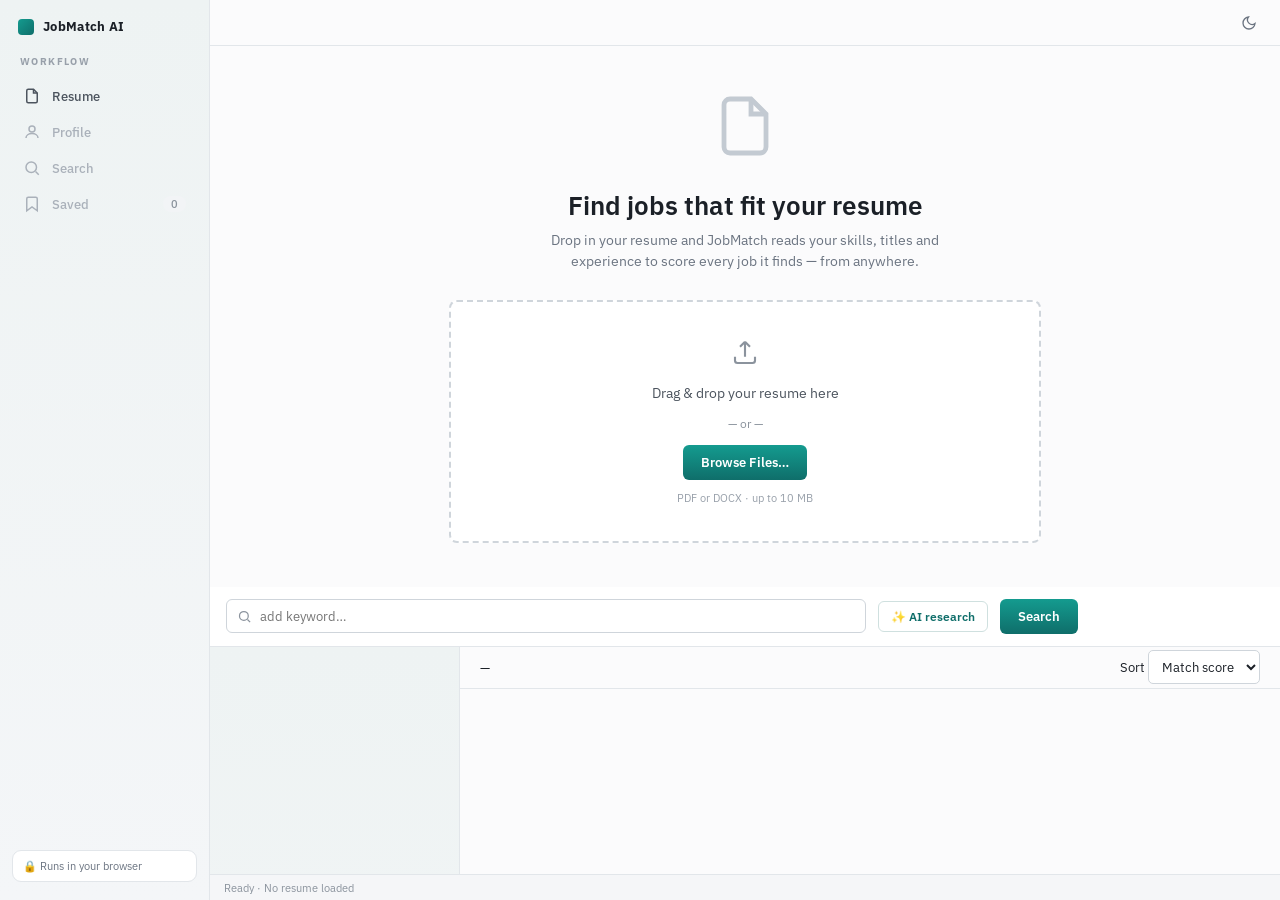
==== web/frontend/index.html @ f69ecc36 "JobMatch AI — resume-driven job search (desktop + web) PyQt6 desktop app and a FastAPI web version s" ====
<!doctype html>
<html lang="en">
<head>
<meta charset="utf-8">
<meta name="viewport" content="width=device-width, initial-scale=1">
<title>JobMatch AI</title>
<link rel="preconnect" href="https://fonts.googleapis.com">
<link rel="preconnect" href="https://fonts.gstatic.com" crossorigin>
<link href="https://fonts.googleapis.com/css2?family=IBM+Plex+Mono:wght@500;600&family=IBM+Plex+Sans:wght@400;500;600;700&display=swap" rel="stylesheet">
<link rel="stylesheet" href="style.css">
</head>
<body>
<div id="app">
  <!-- sidebar -->
  <aside id="sidebar">
    <div class="brand"><span class="mark"></span><b>JobMatch AI</b></div>
    <div class="nav-h">WORKFLOW</div>
    <button class="nav-row" data-nav="upload" data-i="0">
      <svg viewBox="0 0 24 24" fill="none" stroke-width="2"><path d="M14 3v5h5"/><path d="M14 3H7a2 2 0 0 0-2 2v14a2 2 0 0 0 2 2h10a2 2 0 0 0 2-2V8z"/></svg>
      Resume <span class="check">✓</span>
    </button>
    <button class="nav-row disabled" data-nav="profile" data-i="1">
      <svg viewBox="0 0 24 24" fill="none" stroke-width="2"><circle cx="12" cy="8" r="4"/><path d="M4 20c0-3.5 3.6-6 8-6s8 2.5 8 6"/></svg>
      Profile <span class="check">✓</span>
    </button>
    <button class="nav-row disabled" data-nav="search" data-i="2">
      <svg viewBox="0 0 24 24" fill="none" stroke-width="2"><circle cx="11" cy="11" r="7"/><path d="M21 21l-4.3-4.3"/></svg>
      Search
    </button>
    <button class="nav-row disabled" data-nav="saved" data-i="3">
      <svg viewBox="0 0 24 24" fill="none" stroke-width="2"><path d="M19 21l-7-5-7 5V5a2 2 0 0 1 2-2h10a2 2 0 0 1 2 2z"/></svg>
      Saved <span class="badge" id="saved-badge">0</span>
    </button>
    <div class="spacer"></div>
    <div class="offline">🔒 Runs in your browser</div>
  </aside>

  <!-- main -->
  <main id="main">
    <div id="header-bar">
      <button class="icon-btn" id="theme-btn" title="Toggle theme">
        <svg viewBox="0 0 24 24" id="theme-icon"></svg>
      </button>
    </div>
    <div id="content">
      <!-- UPLOAD -->
      <section class="view active" id="upload-view">
        <div class="center-col">
          <svg viewBox="0 0 24 24" fill="none" stroke="#C3CAD2" stroke-width="1.6" style="width:72px;height:72px"><path d="M14 3v5h5"/><path d="M14 3H7a2 2 0 0 0-2 2v14a2 2 0 0 0 2 2h10a2 2 0 0 0 2-2V8z"/></svg>
          <h1 class="hero-h">Find jobs that fit your resume</h1>
          <p class="hero-sub">Drop in your resume and JobMatch reads your skills, titles and experience to score every job it finds — from anywhere.</p>
          <div class="drop" id="drop">
            <div id="drop-idle">
              <svg viewBox="0 0 24 24" stroke-width="1.7"><path d="M12 15V3M12 3l-4 4M12 3l4 4"/><path d="M4 15v3a2 2 0 0 0 2 2h12a2 2 0 0 0 2-2v-3"/></svg>
              <div style="color:var(--text-2);font-size:14px">Drag &amp; drop your resume here</div>
              <div class="or">— or —</div>
              <button class="btn" id="browse">Browse Files…</button>
              <div class="hint">PDF or DOCX · up to 10 MB</div>
            </div>
            <div id="drop-busy" style="display:none">
              <div style="font-size:15px;font-weight:600" id="busy-title">Reading your resume…</div>
              <div class="progress"><div id="prog"></div></div>
              <div style="color:var(--text-3);font-size:12.5px" id="busy-step">Extracting text…</div>
            </div>
          </div>
          <input type="file" id="file" accept=".pdf,.docx" hidden>
          <p id="drop-err" style="color:var(--danger);font-size:12.5px;margin-top:12px;display:none"></p>
        </div>
      </section>

      <!-- PROFILE -->
      <section class="view" id="profile-view"><div style="padding:30px 40px" id="profile-body"></div></section>

      <!-- SEARCH -->
      <section class="view" id="search-view">
        <div class="toolbar">
          <div class="tokenfield" id="tokenfield">
            <svg viewBox="0 0 24 24" fill="none" stroke="var(--text-4)" stroke-width="2" style="width:15px;height:15px"><circle cx="11" cy="11" r="7"/><path d="M21 21l-4.3-4.3"/></svg>
            <input type="text" id="kw-input" placeholder="add keyword…">
          </div>
          <button class="btn ghost" id="ai-btn">✨ AI research</button>
          <button class="btn" id="search-btn">Search</button>
        </div>
        <div class="search-body">
          <div class="filters" id="filters"></div>
          <div class="results">
            <div class="results-head">
              <span id="count">—</span>
              <span>Sort <select id="sort" style="width:auto;display:inline-block">
                <option>Match score</option><option>Date posted</option><option>Salary</option></select></span>
            </div>
            <div class="results-list" id="results-list"></div>
          </div>
        </div>
      </section>

      <!-- DETAIL -->
      <section class="view" id="detail-view"></section>

      <!-- SAVED -->
      <section class="view" id="saved-view"><div style="padding:24px 30px" id="saved-body"></div></section>
    </div>
    <div id="statusbar">Ready · No resume loaded</div>
  </main>
</div>
<script src="app.js"></script>
</body>
</html>
---- web/frontend/style.css ----
/* JobMatch AI — web UI. Tokens mirror the desktop theme.py. */
:root {
  --accent:#0F6E6A; --accent-2:#149B8F; --accent-hover:#0A5350; --accent-ink:#0B5B58;
  --accent-bg:#E2EFEE; --accent-bg-soft:#F7FAFA; --accent-border:#CFE0DF; --accent-border-strong:#B9CDCB;
  --text:#1B2027; --text-2:#4C545E; --text-3:#6B7481; --text-4:#8B939D; --text-5:#98A0AA; --text-dis:#AAB1BA;
  --bg-app:#FBFBFC; --bg-panel:#FFFFFF; --bg-chrome:#F5F6F8; --bg-sidebar-top:#EEF3F3; --bg-sidebar-bot:#F4F6F8;
  --bg-fill:#F2F4F6; --border:#E2E6EA; --border-input:#CFD5DB; --rule:#ECEEF1;
  --warn:#C07F2C; --warn-ink:#8A6320; --warn-bg:#FDF6EA; --warn-border:#F0E0C4;
  --danger:#C0503C; --ok:#3F7A51; --shadow:rgba(20,28,38,.10);
}
[data-theme="dark"] {
  --accent:#17A99D; --accent-2:#25C6B7; --accent-hover:#0F847B; --accent-ink:#8FDACF;
  --accent-bg:#173430; --accent-bg-soft:#14211F; --accent-border:#274B45; --accent-border-strong:#34605A;
  --text:#E7EAEE; --text-2:#B7BEC7; --text-3:#949BA4; --text-4:#6E767F; --text-5:#6E767F; --text-dis:#565E67;
  --bg-app:#131619; --bg-panel:#1B1F24; --bg-chrome:#16191D; --bg-sidebar-top:#191D22; --bg-sidebar-bot:#15181C;
  --bg-fill:#252A30; --border:#2A2F36; --border-input:#3A414A; --rule:#252A30;
  --warn:#E0A24A; --warn-ink:#E8BB6E; --warn-bg:#2A2214; --warn-border:#4A3B20;
  --danger:#E17059; --ok:#5CA872; --shadow:rgba(0,0,0,.5);
}
* { box-sizing:border-box; margin:0; padding:0; }
body {
  font-family:'IBM Plex Sans',system-ui,'Segoe UI',sans-serif;
  background:var(--bg-app); color:var(--text); height:100vh; overflow:hidden;
}
.mono { font-family:'IBM Plex Mono',ui-monospace,monospace; }
button { font-family:inherit; cursor:pointer; }
a { color:var(--accent); text-decoration:none; }
::-webkit-scrollbar { width:10px; height:10px; }
::-webkit-scrollbar-thumb { background:var(--border-input); border-radius:5px; }

/* ---- shell ---- */
#app { display:flex; height:100vh; }
#sidebar {
  width:210px; flex:0 0 210px; padding:18px 12px;
  background:linear-gradient(180deg,var(--bg-sidebar-top),var(--bg-sidebar-bot));
  border-right:1px solid var(--border); display:flex; flex-direction:column;
}
.brand { display:flex; align-items:center; gap:9px; padding:0 6px 18px; }
.brand .mark { width:16px; height:16px; border-radius:4px;
  background:linear-gradient(135deg,var(--accent-2),var(--accent)); }
.brand b { font-size:13px; letter-spacing:.3px; }
.nav-h { font-size:9.5px; font-weight:700; letter-spacing:1.4px; color:var(--text-5); padding:2px 8px 10px; }
.nav-row {
  display:flex; align-items:center; gap:11px; padding:9px 11px; border-radius:9px;
  color:var(--text-2); font-size:13px; font-weight:500; border:none; background:none;
  width:100%; text-align:left; transition:background .12s;
}
.nav-row svg { width:18px; height:18px; stroke:currentColor; }
.nav-row:hover:not(.disabled) { background:rgba(15,110,106,.08); }
.nav-row.active { background:var(--accent-bg); color:var(--accent); font-weight:600; }
.nav-row .badge { margin-left:auto; font-size:11px; background:var(--bg-fill); color:var(--text-4);
  border-radius:9px; padding:1px 8px; }
.nav-row.active .badge, .nav-row .badge.on { background:var(--accent-bg); color:var(--accent-ink); }
.nav-row.disabled { color:var(--text-dis); cursor:default; }
.nav-row .check { margin-left:auto; color:var(--accent); display:none; }
.nav-row.done .check { display:inline-flex; }
.spacer { flex:1; }
.offline { display:flex; align-items:center; gap:7px; font-size:11px; color:var(--text-3);
  background:var(--bg-panel); border:1px solid var(--border); border-radius:9px; padding:8px 10px; }

#topbar { display:flex; align-items:center; gap:8px; padding:0 4px; }
.icon-btn { width:30px; height:30px; display:grid; place-items:center; border:none; background:none;
  border-radius:7px; color:var(--text-3); }
.icon-btn:hover { background:var(--bg-fill); color:var(--text); }
.icon-btn svg { width:16px; height:16px; stroke:currentColor; fill:none; }

#main { flex:1; display:flex; flex-direction:column; min-width:0; }
#header-bar { height:46px; display:flex; align-items:center; justify-content:flex-end; padding:0 16px;
  border-bottom:1px solid var(--border); gap:4px; }
#content { flex:1; overflow-y:auto; position:relative; }
.view { display:none; } .view.active { display:block; animation:fade .18s ease; }
@keyframes fade { from{opacity:0} to{opacity:1} }
#statusbar { height:26px; display:flex; align-items:center; padding:0 14px; font-size:10.5px;
  color:var(--text-4); background:var(--bg-chrome); border-top:1px solid var(--border); }

/* ---- buttons / inputs ---- */
.btn { border:none; border-radius:6px; padding:9px 18px; font-size:13px; font-weight:600;
  background:linear-gradient(180deg,var(--accent-2),var(--accent)); color:#fff; }
.btn:hover { background:linear-gradient(180deg,var(--accent),var(--accent-hover)); }
.btn.sec { background:var(--bg-panel); color:var(--text-2); border:1px solid var(--border-input); }
.btn.sec:hover { border-color:var(--text-dis); }
.btn.ghost { background:none; color:var(--accent); border:1px solid var(--accent-border); padding:7px 12px; font-size:12px; }
.btn.ghost:hover { background:var(--accent-bg-soft); }
input[type=text], select {
  background:var(--bg-panel); border:1px solid var(--border-input); border-radius:5px;
  padding:7px 9px; font-size:12.5px; color:var(--text); font-family:inherit; width:100%;
}
input:focus, select:focus { outline:none; border-color:var(--accent); }

/* ---- upload ---- */
.center-col { max-width:640px; margin:0 auto; padding:44px 24px; text-align:center; }
.hero-h { font-size:26px; font-weight:600; margin:22px 0 8px; }
.hero-sub { color:var(--text-3); font-size:13.5px; max-width:430px; margin:0 auto; line-height:1.55; }
.drop { border:2px dashed var(--border-input); border-radius:8px; background:var(--bg-panel);
  padding:36px; margin-top:28px; transition:.15s; }
.drop.over { border-color:var(--accent); background:var(--accent-bg-soft); }
.drop.err { border-color:var(--danger); background:var(--warn-bg); }
.drop svg { width:30px; height:30px; stroke:var(--text-4); fill:none; margin-bottom:12px; }
.drop .or { color:var(--text-4); font-size:11.5px; margin:14px 0; }
.hint { color:var(--text-5); font-size:11px; margin-top:11px; }
.progress { height:5px; background:var(--rule); border-radius:3px; overflow:hidden; margin:16px 0; }
.progress > div { height:100%; background:var(--accent); width:0; transition:width .3s; }

/* ---- cards / panels ---- */
.panel { background:var(--bg-panel); border:1px solid var(--border); border-radius:8px; }
.section-l { font-size:10px; font-weight:600; letter-spacing:1px; color:var(--text-5); text-transform:uppercase; }
.chip { display:inline-flex; align-items:center; gap:5px; font-size:11.5px; padding:3px 9px; border-radius:3px;
  background:var(--accent-bg); color:var(--accent-ink); border:1px solid var(--accent-border); }
.chip.muted { background:var(--bg-fill); color:var(--text-3); border-color:var(--bg-fill); }
.chip.low { background:var(--warn-bg); color:var(--warn-ink); border:1px dashed var(--warn-border); }
.chip .x { cursor:pointer; opacity:.7; } .chip .x:hover { opacity:1; color:var(--danger); }

/* ---- search ---- */
#search-view { display:flex; flex-direction:column; height:100%; }
.toolbar { display:flex; gap:12px; align-items:center; padding:12px 16px; border-bottom:1px solid var(--border);
  background:var(--bg-panel); }
.tokenfield { flex:1; max-width:640px; display:flex; align-items:center; gap:6px; flex-wrap:wrap;
  border:1px solid var(--border-input); border-radius:6px; padding:6px 10px; background:var(--bg-panel); }
.tokenfield input { border:none; flex:1; min-width:120px; padding:2px; }
.search-body { flex:1; display:flex; min-height:0; }
.filters { width:250px; flex:0 0 250px; border-right:1px solid var(--border); padding:16px; overflow-y:auto;
  background:linear-gradient(180deg,var(--bg-sidebar-top),var(--bg-sidebar-bot)); }
.filters .grp { margin-bottom:16px; padding-bottom:16px; border-bottom:1px solid var(--border); }
.filters .grp:last-child { border:none; }
.row-between { display:flex; align-items:center; justify-content:space-between; }
.results { flex:1; display:flex; flex-direction:column; min-width:0; }
.results-head { height:42px; display:flex; align-items:center; justify-content:space-between; padding:0 20px;
  border-bottom:1px solid var(--border); font-size:12.5px; }
.results-list { flex:1; overflow-y:auto; padding:14px 20px; }
.jobcard { background:var(--bg-panel); border:1px solid var(--border); border-radius:8px; padding:15px 17px;
  margin-bottom:11px; display:flex; gap:14px; cursor:pointer; transition:border-color .1s, box-shadow .1s, transform .1s;
  animation:pop .3s ease backwards; max-width:920px; }
@keyframes pop { from{opacity:0; transform:translateY(8px) scale(.99)} to{opacity:1; transform:none} }
.jobcard:hover { border-color:var(--accent-border-strong); box-shadow:0 4px 14px var(--shadow); transform:translateY(-1px); }
.jobcard.saved-mark .title-row::after { content:'★'; color:var(--accent); font-size:12px; }
.logo { width:40px; height:40px; border-radius:5px; display:grid; place-items:center; color:#fff;
  font-size:14px; font-weight:600; flex:0 0 40px; }
.jc-body { flex:1; min-width:0; }
.title-row { display:flex; align-items:center; gap:8px; }
.jc-title { font-size:14.5px; font-weight:600; }
.jc-meta { color:var(--text-3); font-size:12.5px; margin-top:4px; }
.tags { display:flex; flex-wrap:wrap; gap:7px; margin-top:9px; }
.jc-right { display:flex; flex-direction:column; align-items:flex-end; gap:8px; flex:0 0 auto; }
.posted { color:var(--text-4); font-size:11px; }
.toggle { width:34px; height:19px; border-radius:10px; background:var(--border-input); position:relative;
  cursor:pointer; transition:background .15s; flex:0 0 34px; }
.toggle.on { background:var(--accent); }
.toggle::after { content:''; position:absolute; top:2px; left:2px; width:15px; height:15px; border-radius:50%;
  background:#fff; transition:left .15s; }
.toggle.on::after { left:17px; }
.seg { display:flex; } .seg button { flex:1; border:1px solid var(--border-input); background:var(--bg-panel);
  color:var(--text-2); font-size:11.5px; padding:5px 0; }
.seg button.on { background:var(--accent); color:#fff; border-color:var(--accent); font-weight:600; }
.checkrow { display:flex; align-items:center; gap:8px; font-size:12.5px; color:var(--text-2); margin:9px 0; cursor:pointer; }
.checkrow .box { width:14px; height:14px; border:1px solid var(--border-input); border-radius:3px; display:grid; place-items:center; }
.checkrow.on .box { background:var(--accent); border-color:var(--accent); }
.checkrow.on .box::after { content:'✓'; color:#fff; font-size:9px; }
.pill { border:1px solid var(--border-input); background:var(--bg-panel); color:var(--text-3); font-size:12px;
  border-radius:14px; padding:5px 12px; cursor:pointer; }
.pill.on { background:var(--accent-bg); border-color:var(--accent); color:var(--accent-ink); font-weight:600; }
.range { display:flex; align-items:center; gap:8px; }
input[type=range] { flex:1; accent-color:var(--accent); }

/* ---- detail ---- */
#detail-view .dwrap { display:flex; height:100%; }
.detail-main { flex:1; overflow-y:auto; padding:24px 30px; }
.detail-side { width:290px; flex:0 0 290px; border-left:1px solid var(--border); padding:22px 20px; overflow-y:auto;
  background:var(--bg-app); }
.apply-bar { display:flex; align-items:center; gap:14px; border-radius:6px; padding:14px 16px; margin:16px 0; }
.bar-web { background:var(--accent-bg-soft); border:1px solid var(--accent-border); }
.bar-email { background:#F6F8FB; border:1px solid #D3DDE8; }
.bar-none { background:var(--bg-fill); border:1px dashed var(--border-input); }
.factor { margin-bottom:12px; }
.factor .bar { height:4px; background:var(--rule); border-radius:2px; overflow:hidden; margin-top:5px; }
.factor .bar > div { height:100%; border-radius:2px; }
.req { display:flex; gap:9px; margin:10px 0; font-size:12.5px; }
.why { background:var(--accent-bg-soft); border:1px solid var(--accent-border); border-radius:6px;
  padding:11px; font-size:12px; color:var(--text-2); white-space:pre-wrap; margin-top:10px; }

/* ---- saved rows ---- */
.saved-row { display:flex; align-items:center; gap:14px; padding:13px 4px; border-bottom:1px solid var(--rule); }
.empty { text-align:center; color:var(--text-3); padding:70px 20px; }
.empty h3 { color:var(--text); font-size:15px; margin-bottom:8px; }
.spin { width:15px; height:15px; border:2px solid var(--accent-border); border-top-color:var(--accent);
  border-radius:50%; animation:sp 0.8s linear infinite; display:inline-block; }
@keyframes sp { to { transform:rotate(360deg); } }
.skel { background:var(--bg-fill); border-radius:5px; animation:pulse 1.2s ease infinite; }
@keyframes pulse { 50% { opacity:.5; } }
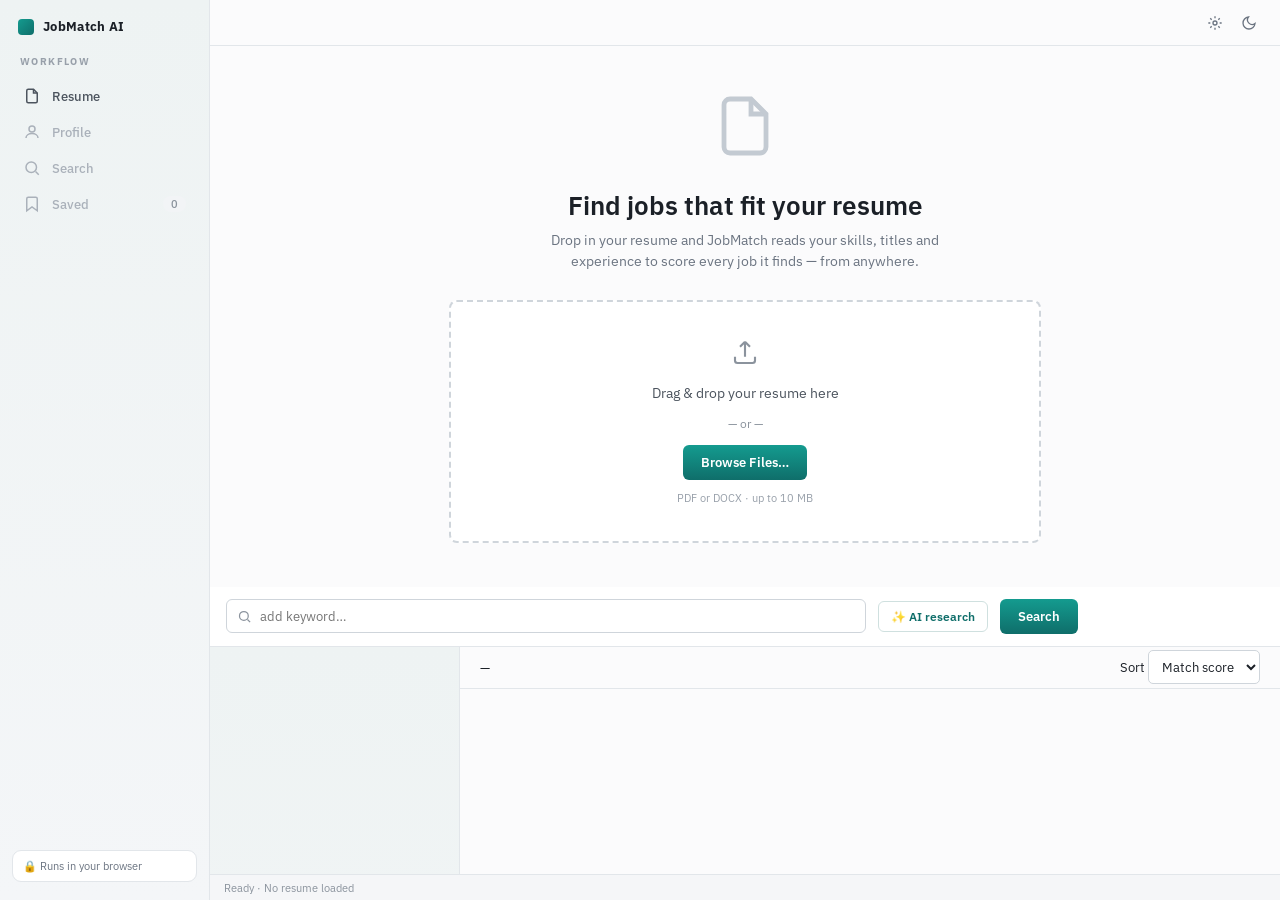
==== commit a27f73c9: "Add in-app Settings to the web app (gear icon) for API keys The web version had no way to enter keys" ====
--- a/web/frontend/index.html
+++ b/web/frontend/index.html
@@ -38,6 +38,9 @@
   <!-- main -->
   <main id="main">
     <div id="header-bar">
+      <button class="icon-btn" id="settings-btn" title="Settings — API keys">
+        <svg viewBox="0 0 24 24" fill="none" stroke-width="2"><circle cx="12" cy="12" r="3"/><path d="M12 2v3M12 19v3M2 12h3M19 12h3M4.9 4.9l2.1 2.1M17 17l2.1 2.1M19.1 4.9L17 7M7 17l-2.1 2.1"/></svg>
+      </button>
       <button class="icon-btn" id="theme-btn" title="Toggle theme">
         <svg viewBox="0 0 24 24" id="theme-icon"></svg>
       </button>
@@ -102,6 +105,20 @@
     </div>
     <div id="statusbar">Ready · No resume loaded</div>
   </main>
+
+  <!-- SETTINGS MODAL -->
+  <div id="modal-bg" style="display:none">
+    <div id="settings-modal">
+      <div style="display:flex;align-items:center;gap:9px"><span style="font-size:18px">🔑</span><b style="font-size:16px">API keys</b></div>
+      <p style="color:var(--text-3);font-size:12px;margin:6px 0 16px">Paste any keys you have — everything works without them too. Free options are marked. Keys stay on this machine.</p>
+      <div id="settings-fields"></div>
+      <div id="settings-note" style="font-size:11.5px;color:var(--warn-ink);background:var(--warn-bg);border:1px solid var(--warn-border);border-radius:6px;padding:8px 10px;margin:6px 0;display:none"></div>
+      <div style="display:flex;justify-content:flex-end;gap:8px;margin-top:14px">
+        <button class="btn sec" id="settings-cancel">Cancel</button>
+        <button class="btn" id="settings-save">Save</button>
+      </div>
+    </div>
+  </div>
 </div>
 <script src="app.js"></script>
 </body>
--- a/web/frontend/style.css
+++ b/web/frontend/style.css
@@ -186,3 +186,12 @@
 @keyframes sp { to { transform:rotate(360deg); } }
 .skel { background:var(--bg-fill); border-radius:5px; animation:pulse 1.2s ease infinite; }
 @keyframes pulse { 50% { opacity:.5; } }
+
+/* ---- settings modal ---- */
+#modal-bg { position:fixed; inset:0; background:rgba(10,14,18,.45); display:grid; place-items:center; z-index:50; animation:fade .15s ease; }
+#settings-modal { background:var(--bg-app); border:1px solid var(--border); border-radius:12px; padding:24px 26px;
+  width:460px; max-width:92vw; max-height:88vh; overflow-y:auto; box-shadow:0 20px 60px rgba(0,0,0,.35); }
+.set-sec { font-size:10px; font-weight:600; letter-spacing:1px; color:var(--text-5); text-transform:uppercase; margin:14px 0 8px; }
+.set-field label { display:block; font-size:12.5px; font-weight:500; color:var(--text-2); margin-bottom:4px; }
+.set-field label span { color:var(--text-4); font-weight:400; font-size:11px; }
+.set-field input { font-family:'IBM Plex Mono',monospace; font-size:12px; margin-bottom:10px; }
